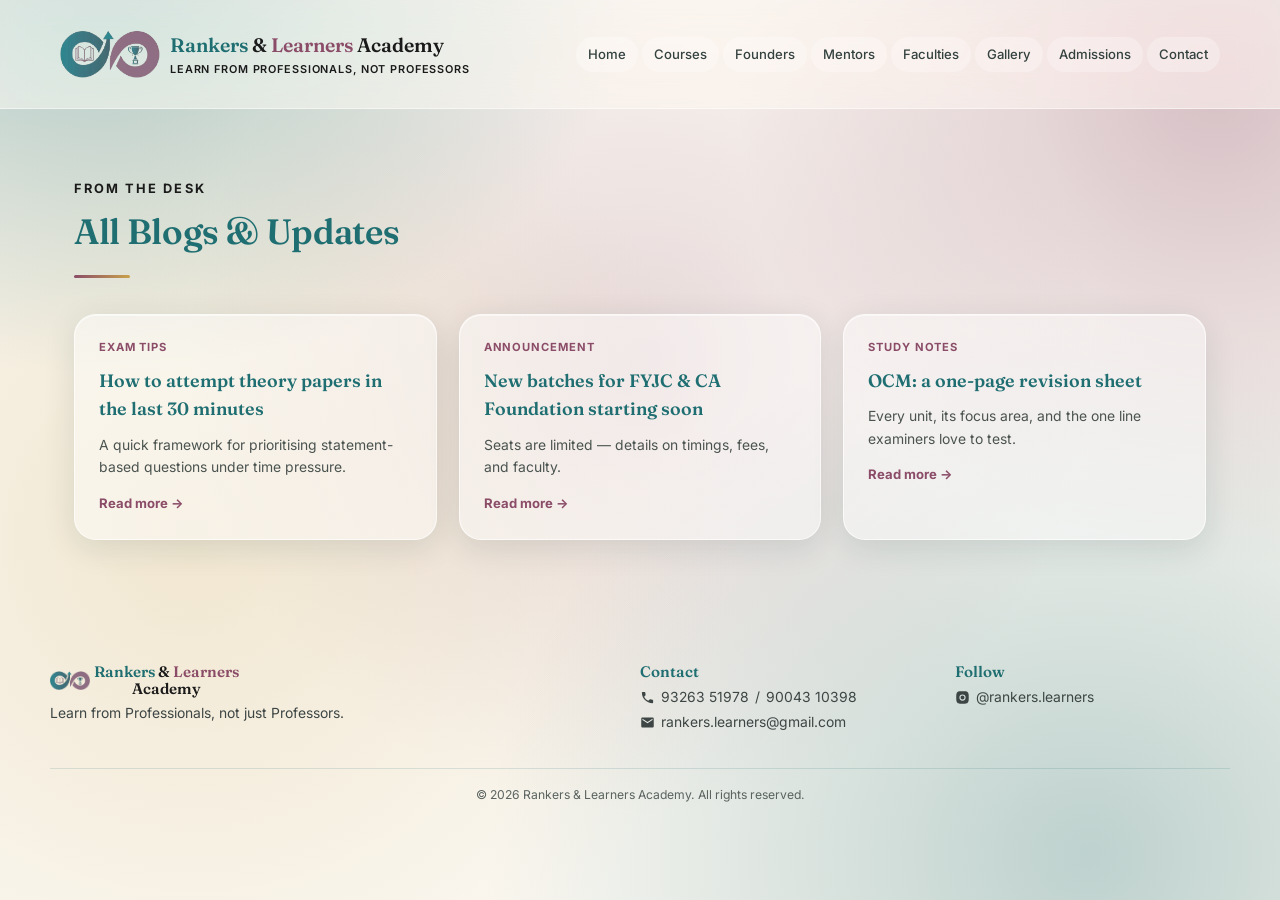
==== blog.html @ e89e9c4f "Add files via upload" ====
<!DOCTYPE html>
<html lang="en">
<head>
<meta charset="UTF-8">
<meta name="viewport" content="width=device-width, initial-scale=1.0">
<title>Blog & Updates — Rankers & Learners Academy</title>
<link rel="preconnect" href="https://fonts.googleapis.com">
<link rel="preconnect" href="https://fonts.gstatic.com" crossorigin>
<link href="https://fonts.googleapis.com/css2?family=Fraunces:opsz,wght@9..144,400;9..144,600;9..144,700&family=Inter:wght@400;500;600;700;800&display=swap" rel="stylesheet">
<link rel="stylesheet" href="css/style.css">
</head>
<body>

<div class="mesh"></div>

<header class="banner">
  <div class="banner-inner">
    <div class="brand">
      <img src="assets/logo/logo.png" alt="Rankers & Learners Academy logo" class="brand-mark">
      <div>
        <div class="brand-name"><span class="brand-teal">Rankers</span> <span class="brand-black">&amp;</span> <span class="brand-mauve">Learners</span> <span class="brand-black">Academy</span></div>
        <div class="brand-tag">Learn from Professionals, not Professors</div>
      </div>
    </div>
    <nav>
      <a href="index.html">Home</a>
      <a href="index.html#offer">Courses</a>
      <a href="index.html#founders">Founders</a>
      <a href="index.html#mentors">Mentors</a>
      <a href="index.html#faculty">Faculties</a>
      <a href="index.html#gallery">Gallery</a>
      <a href="index.html#admissions">Admissions</a>
      <a href="index.html#contact">Contact</a>
    </nav>
  </div>
</header>

<section>
  <div class="section-head">
    <div class="eyebrow">From the Desk</div>
    <h2>All Blogs &amp; Updates</h2>
    <div class="rule"></div>
  </div>
  <div class="blog-grid" id="all-blog-list"><!-- filled from data/blog.js --></div>
</section>

<div id="blog-modal-overlay" class="blog-modal-overlay" onclick="if(event.target===this) closeBlogModal()">
  <div class="blog-modal-box">
    <button class="lightbox-close" onclick="closeBlogModal()" style="position:absolute;top:14px;right:18px;">&times;</button>
    <div class="blog-date" id="blog-modal-tag"></div>
    <h3 id="blog-modal-title"></h3>
    <p id="blog-modal-content"></p>
  </div>
</div>

<footer>
  <div class="footer-inner">
    <div>
      <h4 style="display:flex;align-items:center;gap:4px;">
        <img src="assets/logo/logo.png" alt="Logo" style="width:40px;height:40px;object-fit:contain;">
        <span style="display:flex;flex-direction:column;align-items:center;line-height:1;">
          <span style="white-space:nowrap;"><span class="brand-teal">Rankers</span> <span class="brand-black">&amp;</span> <span class="brand-mauve">Learners</span></span>
          <span class="brand-black" style="margin-top:2px;">Academy</span>
        </span>
      </h4>
      <p>Learn from Professionals, not just Professors.</p>
    </div>
    <div>
      <h4>Contact</h4>
      <p id="footer-phones"><!-- filled from data/branches.js --></p>
      <p id="footer-email"><!-- filled from data/branches.js --></p>
    </div>
    <div>
      <h4>Follow</h4>
      <p id="footer-instagram"><!-- filled from data/branches.js --></p>
    </div>
  </div>
  <div class="footer-bottom">© 2026 Rankers &amp; Learners Academy. All rights reserved.</div>
</footer>

<script src="data/blog.js"></script>
<script src="data/branches.js"></script>
<script src="js/render.js"></script>
<script>
  // This page shows the FULL blog list (index.html only shows the latest 3).
  document.addEventListener("DOMContentLoaded", function () {
    const allBlogList = document.getElementById("all-blog-list");
    if (allBlogList && typeof BLOG_DATA !== "undefined") {
      allBlogList.innerHTML = BLOG_DATA.map((b, i) => `
        <div class="glass blog-card">
          <div class="blog-date">${escapeHTML(b.tag)}</div>
          <h3>${escapeHTML(b.title)}</h3>
          <p>${escapeHTML(b.excerpt)}</p>
          <div class="read" onclick="openBlogModal(${i})">Read more →</div>
        </div>`).join("");
    }
  });
</script>

</body>
</html>
---- css/style.css ----
:root{
    --teal:#1F6E71;
    --teal-light:#4FA5A0;
    --mauve:#8B4C68;
    --mauve-light:#C589A3;
    --gold:#C9A24B;
    --cream:#FBF8F2;
    --ink:#1D2624;
    --glass:rgba(255,255,255,0.46);
    --glass-strong:rgba(255,255,255,0.68);
    --glass-border:rgba(255,255,255,0.65);
    --glass-teal:rgba(31,110,113,0.16);
    --glass-mauve:rgba(139,76,104,0.14);
  }
  .brand-teal{color:#1F6E71;}
.brand-mauve{color:#8B4C68;}
.brand-black{color:#1a1a1a;}
  *{margin:0;padding:0;box-sizing:border-box;}
  html{scroll-behavior:smooth;}
  body{
    color:var(--ink);
    font-family:'Inter',-apple-system,sans-serif;
    line-height:1.6;
    background:var(--cream);
    min-height:100vh;
    position:relative;
  }
  h1,h2,h3,h4{font-family:'Fraunces',Georgia,serif;}
  a{color:inherit;text-decoration:none;}

  /* ===== Ambient gradient mesh background, fixed ===== */
  .mesh{
    position:fixed; inset:0; z-index:-1; overflow:hidden;
    background:
      radial-gradient(ellipse 900px 700px at 8% -5%, rgba(31,110,113,0.38), transparent 60%),
      radial-gradient(ellipse 800px 800px at 95% 10%, rgba(139,76,104,0.32), transparent 60%),
      radial-gradient(ellipse 900px 900px at 15% 60%, rgba(201,162,75,0.20), transparent 60%),
      radial-gradient(ellipse 1000px 900px at 85% 95%, rgba(31,110,113,0.28), transparent 60%),
      radial-gradient(ellipse 700px 700px at 50% 40%, rgba(139,76,104,0.18), transparent 65%),
      var(--cream);
  }

  /* ===== Glass utility ===== */
  .glass{
    background:var(--glass);
    backdrop-filter:blur(22px) saturate(160%);
    -webkit-backdrop-filter:blur(22px) saturate(160%);
    border:1px solid var(--glass-border);
    box-shadow:0 8px 32px rgba(20,50,52,0.12), inset 0 1px 0 rgba(255,255,255,0.5);
    border-radius:22px;
    transition:transform .35s ease, box-shadow .35s ease;
  }
  .glass-strong{background:var(--glass-strong);}

  /* ===== Header ===== */
  header.banner{
    position:sticky; top:0; z-index:100;
    background:rgba(251,248,242,0.55);
    backdrop-filter:blur(18px) saturate(160%);
    -webkit-backdrop-filter:blur(18px) saturate(160%);
    border-bottom:1px solid rgba(255,255,255,0.5);
  }
  .banner-inner{max-width:1180px;margin:0 auto;padding:4px 10px;display:flex;align-items:center;justify-content:space-between;flex-wrap:wrap;gap:12px;}
  .brand{display:flex;align-items:center;gap:10px;}
  .brand-mark{width:100px;height:100px;object-fit:contain;display:block;}
  .brand-name{font-family:'Fraunces',serif;font-weight:600;font-size:1.22rem;color:var(--teal);}
  .brand-tag{font-size:0.68rem;color:#1a1a1a;letter-spacing:0.08em;text-transform:uppercase;font-weight:600;}
  nav{display:flex;gap:4px;font-size:0.82rem;flex-wrap:wrap;margin-left:32px;}
  nav a{padding:7px 12px;border-radius:100px;font-weight:500;color:#33413f;transition:background .25s ease,color .25s ease;background:rgba(255,255,255,0.28);}
  nav a:hover{background:rgba(255,255,255,0.7);color:var(--teal);}

  /* ===== Hero ===== */
  .hero{max-width:1180px;margin:0 auto;padding:32px 24px 56px;display:grid;grid-template-columns:1.25fr 1fr;gap:36px;align-items:center;}
  .eyebrow{font-size:0.80rem;letter-spacing:0.16em;text-transform:uppercase;color:#1a1a1a;font-weight:700;margin-bottom:5px;}
  .hero-eyebrow{color:var(--mauve);}
  .hero h1{font-size:clamp(2.1rem,4vw,3.1rem);font-weight:600;color:#1a1a1a;line-height:1.12;letter-spacing:-0.01em;font-family:'Fraunces',sans-serif;}
  .hero p{margin-top:18px;font-size:1.05rem;max-width:52ch;color:#3d4644;}
  .ctas{margin-top:28px;display:flex;gap:14px;flex-wrap:wrap;}
  .btn{display:inline-block;padding:14px 28px;font-size:0.9rem;font-weight:700;letter-spacing:0.01em;border-radius:100px;cursor:pointer;transition:.2s;border:1px solid transparent;}
  .btn-primary{
    background:rgba(31,110,113,0.72);
    backdrop-filter:blur(14px) saturate(160%);
    -webkit-backdrop-filter:blur(14px) saturate(160%);
    color:#fff;box-shadow:0 8px 24px rgba(31,110,113,0.35);
    border:1px solid rgba(255,255,255,0.25);
  }
  .btn-primary:hover{background:rgba(31,110,113,0.85);transform:translateY(-2px);box-shadow:0 12px 28px rgba(31,110,113,0.42);}
  .btn-ghost{background:rgba(255,255,255,0.32);backdrop-filter:blur(18px) saturate(160%);-webkit-backdrop-filter:blur(18px) saturate(160%);color:var(--teal);border:1px solid rgba(255,255,255,0.5);}
  .btn-ghost:hover{background:rgba(255,255,255,0.85);}

  .hero-card{padding:26px;}
  .hero-card .card-label{font-size:0.78rem;letter-spacing:0.1em;text-transform:uppercase;font-weight:700;color:var(--teal);margin-bottom:14px;}
  .offer-row{padding:12px 4px;font-size:0.92rem;font-weight:500;border-bottom:1px solid rgba(31,110,113,0.14);color:#2b3634;}
  .offer-row:last-child{border-bottom:none;}
  .offer-row::before{content:"";color:var(--mauve);}
  .hero-logo-wrap{display:flex;justify-content:center;padding-top:18px;margin-top:16px;border-top:1px solid rgba(31,110,113,0.14);}
  .hero-logo-wrap img{max-width:150px;opacity:0.92;}

  .hero-carousel{
  position:relative;margin-top:18px;border-top:1px solid rgba(31,110,113,0.14);
  aspect-ratio:16/9;border-radius:16px;overflow:hidden;background:rgba(31,110,113,0.06);
}
 .carousel-slide{
  position:absolute;inset:0;
  opacity:0;transition:opacity 1s ease;
  pointer-events:none;
}
  .carousel-slide img{width:100%;height:100%;object-fit:cover;border-radius:16px;display:block;}
  .carousel-slide.active{opacity:1;pointer-events:auto;}
  .carousel-slide video{width:100%;height:100%;object-fit:cover;border-radius:16px;display:block;}

  /* ===== Section shell ===== */
  section{max-width:1180px;margin:0 auto;padding:70px 24px;}
  .section-head{margin-bottom:36px;}
  .section-head h2{font-size:clamp(1.6rem,3vw,2.2rem);font-weight:600;color:var(--teal);letter-spacing:-0.01em;}
  .rule{height:3px;width:56px;margin-top:14px;border-radius:2px;background:linear-gradient(90deg,var(--mauve),var(--gold));}

  .why-grid{display:flex;flex-wrap:wrap;justify-content:center;gap:16px;}
  .why-item{padding:18px 20px;font-size:0.94rem;font-weight:600;color:#2b3634;text-align:center;flex:1 1 calc(50% - 16px);max-width:calc(50% - 16px);box-sizing:border-box;}
  .why-item::before{content:"";}

  .offer-grid{display:grid;grid-template-columns:repeat(3,1fr);gap:18px;margin-bottom:38px;}
  .offer-tile{padding:24px 20px;text-align:center;font-family:'Fraunces',serif;font-weight:600;font-size:1.05rem;color:var(--mauve);}

  /* ===== Founders ===== */
  .founder-card{padding:28px;display:grid;grid-template-columns:130px 1fr;gap:24px;margin-bottom:24px;align-items:start;}
  .founder-photo{width:130px;height:auto;border-radius:16px;box-shadow:0 8px 20px rgba(0,0,0,0.12);}
  .founder-card h3{color:var(--teal);font-size:1.35rem;font-weight:600;}
  .founder-card ul{margin:10px 0 0 18px;font-size:0.92rem;color:#3d4644;}
  .founder-card ul li{margin-bottom:4px;}
  .founder-quote{font-family:'Fraunces',serif;font-style:italic;font-weight:500;color:var(--mauve);margin-top:10px;font-size:1.05rem;}
  .founder-card .bio{font-size:0.89rem;margin-top:10px;color:#4a534f;}

  /* ===== Faculty ===== */
  .faculty-grid{display:flex;flex-wrap:wrap;justify-content:center;gap:16px;}
  .faculty-card{padding:20px 22px;flex:1 1 calc(50% - 16px);max-width:calc(50% - 16px);box-sizing:border-box;}
  .faculty-card .fname{font-family:'Fraunces',serif;font-weight:600;font-size:1.08rem;color:var(--mauve);margin-bottom:6px;}
  .faculty-card p{font-size:0.87rem;color:#4a534f;margin-bottom:2px;}
  
  /* ===== Mentors ===== */
  .mentor-card{flex:1 1 calc(19% - 16px);max-width:calc(19% - 16px);}
  .mentor-photo{width:100px;height: 100px;border-radius:15%;object-fit:cover;margin-bottom:12px;box-shadow:0 6px 16px rgba(0,0,0,0.12);}
  .mentor-card{display:flex;flex-direction:column;align-items:center;}

   /* ===== Gallery ===== */
  .gallery-grid{display:grid;grid-template-columns:repeat(3,1fr);gap:16px;}
  .gallery-item{aspect-ratio:4/3;display:flex;align-items:center;justify-content:center;color:var(--teal);font-weight:600;font-size:0.9rem;text-align:center;padding:14px;}
  .gallery-tag{
    position:absolute;left:0;right:0;bottom:0;padding:10px 14px;
    background:linear-gradient(transparent,rgba(0,0,0,0.55));color:#fff;
    font-size:0.82rem;font-weight:600;text-align:left;
  }
  .gallery-slide{
  position:absolute;inset:0;width:100%;height:100%;
  object-fit:cover;opacity:0;transition:opacity 1s ease;
  pointer-events:none;
}
.gallery-slide.active{opacity:1;}

  /* ===== Lightbox ===== */
  .lightbox-overlay{
    display:none;position:fixed;inset:0;z-index:1000;
    background:rgba(15,20,19,0.92);
    align-items:center;justify-content:center;
  }
  .lightbox-img{max-width:88vw;max-height:82vh;border-radius:12px;box-shadow:0 20px 60px rgba(0,0,0,0.5);}
  .lightbox-close{
    position:absolute;top:20px;right:28px;background:none;border:none;color:#fff;
    font-size:2.2rem;line-height:1;cursor:pointer;
  }
  .lightbox-nav{
    position:absolute;top:50%;transform:translateY(-50%);background:rgba(255,255,255,0.12);
    border:1px solid rgba(255,255,255,0.3);color:#fff;font-size:2rem;line-height:1;
    width:48px;height:48px;border-radius:50%;cursor:pointer;
  }
  .lightbox-nav:hover{background:rgba(255,255,255,0.25);}
  .lightbox-prev{left:20px;}
  .lightbox-next{right:20px;}
  .lightbox-counter{position:absolute;bottom:24px;left:50%;transform:translateX(-50%);color:#fff;font-size:0.85rem;font-family:'Inter',sans-serif;}
  .lightbox-caption{position:absolute;bottom:56px;left:50%;transform:translateX(-50%);color:#fff;font-family:'Fraunces',serif;font-size:1.1rem;font-weight:600;text-align:center;max-width:80vw;}
  .carousel-slide{cursor:pointer;}
  .carousel-caption{position:absolute;left:0;right:0;bottom:0;padding:12px 14px;background:linear-gradient(transparent,rgba(0,0,0,0.6));color:#fff;font-size:0.85rem;font-weight:600;text-align:left;}
  .blog-modal-overlay{
  display:none;position:fixed;inset:0;z-index:1000;
  background:rgba(15,20,19,0.75);align-items:center;justify-content:center;padding:24px;
}
.blog-modal-box{
  position:relative;max-width:600px;width:100%;max-height:80vh;overflow-y:auto;
  background:var(--cream);border-radius:20px;padding:36px;box-shadow:0 20px 60px rgba(0,0,0,0.3);
}
.blog-modal-box h3{color:var(--teal);font-size:1.4rem;margin-top:10px;margin-bottom:16px;}
.blog-modal-box p{font-family:'Inter',sans-serif;font-size:0.96rem;color:#3d4644;white-space:pre-wrap;}

  /* ===== Blog ===== */
  .blog-grid{display:grid;grid-template-columns:repeat(3,1fr);gap:22px;}
  .blog-card{padding:24px;}
  .blog-date{font-size:0.7rem;color:var(--mauve);text-transform:uppercase;letter-spacing:0.08em;font-weight:700;}
  .blog-card h3{color:var(--teal);margin-top:10px;font-size:1.12rem;font-weight:600;}
  .blog-card p{font-size:0.87rem;color:#4a534f;margin-top:10px;}
  .blog-card .read{font-size:0.82rem;color:var(--mauve);margin-top:14px;display:inline-block;font-weight:700;}

  /* ===== Admissions ===== */
  .form-wrap{padding:38px;max-width:720px;}
  .form-row{display:grid;grid-template-columns:1fr 1fr;gap:18px;margin-bottom:18px;}
  .form-row.full{grid-template-columns:1fr;}
  label{font-size:0.75rem;text-transform:uppercase;letter-spacing:0.05em;color:var(--mauve);font-weight:700;display:block;margin-bottom:7px;}
  input,select,textarea{
    width:100%;padding:12px 14px;border:1px solid rgba(31,110,113,0.25);
    background:rgba(255,255,255,0.55);font-family:'Inter',sans-serif;font-size:0.94rem;color:var(--ink);border-radius:12px;
  }
  input:focus,select:focus,textarea:focus{outline:none;border-color:var(--teal);background:rgba(255,255,255,0.8);}
  textarea{resize:vertical;min-height:90px;}
  .form-note{font-size:0.8rem;color:#5a635f;margin-top:16px;}

  /* ===== Branches ===== */
  .branch-tree{display:grid;grid-template-columns:repeat(3,1fr);gap:18px;}
  .branch-card{padding:22px;}
  .branch-card h4{font-family:'Fraunces',serif;font-size:1.02rem;margin-bottom:10px;color:var(--mauve);font-weight:600;display:flex;align-items:center;gap:8px;}
  .map-btn{
    display:inline-flex;align-items:center;gap:6px;margin-top:14px;
    padding:8px 16px;border-radius:100px;font-size:0.8rem;font-weight:700;
    background:rgba(255,255,255,0.6);color:var(--teal);border:1px solid rgba(31,110,113,0.25);
    transition:.2s;
  }
  .map-btn:hover{background:rgba(255,255,255,0.9);}
  .contact-line{display:inline-flex;align-items:center;gap:6px;}
  .branch-card p{font-size:0.87rem;color:#3d4644;}

  footer{padding:50px 24px 26px;}
  .footer-inner{max-width:1180px;margin:0 auto;display:grid;grid-template-columns:2fr 1fr 1fr;gap:40px;}
  footer h4{font-family:'Fraunces',serif;color:var(--teal);font-size:0.95rem;margin-bottom:2px;font-weight:600;}
  footer p, footer a{font-size:0.87rem;color:#3d4644;}
  footer a:hover{color:var(--mauve);}
  .footer-bottom{max-width:1180px;margin:32px auto 0;padding-top:16px;border-top:1px solid rgba(31,110,113,0.15);font-size:0.76rem;color:#5a635f;text-align:center;}

  @media (max-width:820px){
    .hero{grid-template-columns:1fr;}
    .offer-grid{grid-template-columns:1fr;}
    .gallery-grid{grid-template-columns:repeat(2,1fr);}
    .blog-grid{grid-template-columns:1fr;}
    .faculty-card{flex-basis:100%;max-width:100%;}
    .form-row{grid-template-columns:1fr;}
    .footer-inner{grid-template-columns:1fr;}
    .branch-tree{grid-template-columns:1fr;}
    .founder-card{grid-template-columns:1fr;}
    nav{display:none;}
  }
  @media (prefers-reduced-motion: reduce){ html{scroll-behavior:auto;} }
  :focus-visible{outline:2px solid var(--mauve);outline-offset:2px;}

  /* ===== Smooth hover polish ===== */
  /* Only elements that are actually clickable get a hover lift */
  .blog-card{transition:transform .3s ease, box-shadow .3s ease;}
  .blog-card:hover{
    transform:translateY(-3px);
    box-shadow:0 12px 30px rgba(20,50,52,0.15), inset 0 1px 0 rgba(255,255,255,0.5);
  }
  .gallery-item{transition:transform .35s ease, box-shadow .35s ease;}
  .gallery-item:hover{transform:scale(1.02);box-shadow:0 16px 40px rgba(20,50,52,0.2);}
  .btn{transition:transform .2s ease, box-shadow .2s ease, background .2s ease;}

  /* ===== Smooth scroll-reveal for sections ===== */
  section{opacity:0;transition:opacity .5s ease, transform .5s ease;will-change:opacity, transform;}
  section.reveal-from-bottom{transform:translateY(16px);}
  section.reveal-from-top{transform:translateY(-16px);}
  section.in-view{opacity:1;transform:translateY(0);}
  @media (prefers-reduced-motion: reduce){
    section{opacity:1;transform:none;transition:none;}
  }
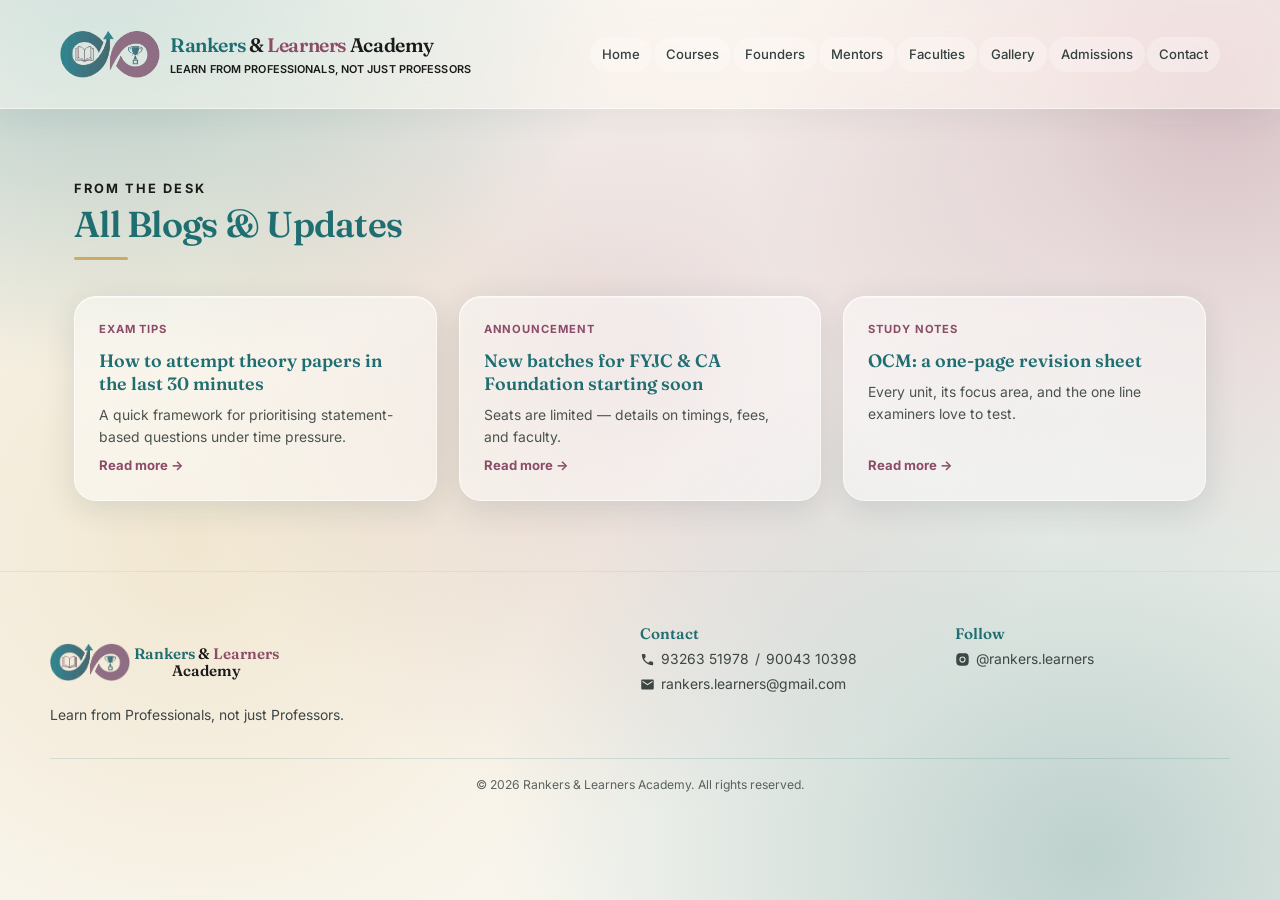
==== commit 41084594: "Update blog.html with accessibility improvements" ====
--- a/blog.html
+++ b/blog.html
@@ -19,10 +19,10 @@
       <img src="assets/logo/logo.png" alt="Rankers & Learners Academy logo" class="brand-mark">
       <div>
         <div class="brand-name"><span class="brand-teal">Rankers</span> <span class="brand-black">&amp;</span> <span class="brand-mauve">Learners</span> <span class="brand-black">Academy</span></div>
-        <div class="brand-tag">Learn from Professionals, not Professors</div>
+        <div class="brand-tag">Learn from Professionals, not just Professors</div>
       </div>
     </div>
-    <nav>
+    <nav id="mainNav" aria-label="Primary navigation">
       <a href="index.html">Home</a>
       <a href="index.html#offer">Courses</a>
       <a href="index.html#founders">Founders</a>
@@ -32,6 +32,9 @@
       <a href="index.html#admissions">Admissions</a>
       <a href="index.html#contact">Contact</a>
     </nav>
+    <button type="button" class="hamburger-btn" id="navToggle" aria-label="Open menu" aria-expanded="false" aria-controls="mainNav">
+      <span></span><span></span><span></span>
+    </button>
   </div>
 </header>
 
@@ -57,7 +60,7 @@
   <div class="footer-inner">
     <div>
       <h4 style="display:flex;align-items:center;gap:4px;">
-        <img src="assets/logo/logo.png" alt="Logo" style="width:40px;height:40px;object-fit:contain;">
+        <img src="assets/logo/logo.png" alt="Logo" class="footer-logo">
         <span style="display:flex;flex-direction:column;align-items:center;line-height:1;">
           <span style="white-space:nowrap;"><span class="brand-teal">Rankers</span> <span class="brand-black">&amp;</span> <span class="brand-mauve">Learners</span></span>
           <span class="brand-black" style="margin-top:2px;">Academy</span>
@@ -91,7 +94,7 @@
           <div class="blog-date">${escapeHTML(b.tag)}</div>
           <h3>${escapeHTML(b.title)}</h3>
           <p>${escapeHTML(b.excerpt)}</p>
-          <div class="read" onclick="openBlogModal(${i})">Read more →</div>
+          <button type="button" class="read" onclick="openBlogModal(${i})">Read more →</button>
         </div>`).join("");
     }
   });
--- a/css/style.css
+++ b/css/style.css
@@ -60,14 +60,25 @@
     -webkit-backdrop-filter:blur(18px) saturate(160%);
     border-bottom:1px solid rgba(255,255,255,0.5);
   }
-  .banner-inner{max-width:1180px;margin:0 auto;padding:4px 10px;display:flex;align-items:center;justify-content:space-between;flex-wrap:wrap;gap:12px;}
-  .brand{display:flex;align-items:center;gap:10px;}
+  .banner-inner{max-width:1180px;margin:0 auto;padding:4px 10px;display:flex;align-items:center;justify-content:space-between;flex-wrap:nowrap;gap:6px;}
+  .brand{display:flex;align-items:center;gap:10px;flex-shrink:1;min-width:0;}
   .brand-mark{width:100px;height:100px;object-fit:contain;display:block;}
   .brand-name{font-family:'Fraunces',serif;font-weight:600;font-size:1.22rem;color:var(--teal);}
   .brand-tag{font-size:0.68rem;color:#1a1a1a;letter-spacing:0.08em;text-transform:uppercase;font-weight:600;}
-  nav{display:flex;gap:4px;font-size:0.82rem;flex-wrap:wrap;margin-left:32px;}
+  nav{display:flex;gap:2px;font-size:0.82rem;flex-wrap:nowrap;margin-left:0;}
   nav a{padding:7px 12px;border-radius:100px;font-weight:500;color:#33413f;transition:background .25s ease,color .25s ease;background:rgba(255,255,255,0.28);}
   nav a:hover{background:rgba(255,255,255,0.7);color:var(--teal);}
+
+  /* Hamburger button — hidden on desktop, shown only on mobile (see media query below) */
+  .hamburger-btn{
+    display:none;flex-direction:column;justify-content:center;align-items:center;gap:5px;
+    width:38px;height:38px;background:rgba(255,255,255,0.4);border:1px solid rgba(255,255,255,0.5);
+    border-radius:10px;cursor:pointer;flex-shrink:0;
+  }
+  .hamburger-btn span{width:18px;height:2px;background:var(--teal);border-radius:2px;transition:transform .25s ease, opacity .25s ease;}
+  .hamburger-btn.open span:nth-child(1){transform:translateY(7px) rotate(45deg);}
+  .hamburger-btn.open span:nth-child(2){opacity:0;}
+  .hamburger-btn.open span:nth-child(3){transform:translateY(-7px) rotate(-45deg);}
 
   /* ===== Hero ===== */
   .hero{max-width:1180px;margin:0 auto;padding:32px 24px 56px;display:grid;grid-template-columns:1.25fr 1fr;gap:36px;align-items:center;}
@@ -138,7 +149,7 @@
   .faculty-card p{font-size:0.87rem;color:#4a534f;margin-bottom:2px;}
   
   /* ===== Mentors ===== */
-  .mentor-card{flex:1 1 calc(19% - 16px);max-width:calc(19% - 16px);}
+  .mentor-card{flex:1 1 calc(50% - 16px);max-width:calc(50% - 16px);}
   .mentor-photo{width:100px;height: 100px;border-radius:15%;object-fit:cover;margin-bottom:12px;box-shadow:0 6px 16px rgba(0,0,0,0.12);}
   .mentor-card{display:flex;flex-direction:column;align-items:center;}
 
@@ -239,11 +250,53 @@
     .gallery-grid{grid-template-columns:repeat(2,1fr);}
     .blog-grid{grid-template-columns:1fr;}
     .faculty-card{flex-basis:100%;max-width:100%;}
+    .mentor-card{flex-basis:100%;max-width:100%;}
     .form-row{grid-template-columns:1fr;}
     .footer-inner{grid-template-columns:1fr;}
     .branch-tree{grid-template-columns:1fr;}
     .founder-card{grid-template-columns:1fr;}
+
+    /* Header/logo sizing that was too large for phones */
+    .banner-inner{padding:10px 16px;position:relative;}
+    .brand-mark{width:48px;height:48px;}
+    .brand-name{font-size:1.05rem;}
+    .brand-tag{font-size:0.62rem;}
+
+    /* Nav becomes a hamburger dropdown on mobile */
     nav{display:none;}
+    nav.nav-open{
+      position:absolute;
+      top:calc(100% + 8px);
+      left:auto;
+      right:14px;
+      width:min(320px, calc(100vw - 28px));
+      display:grid;
+      grid-template-columns:1fr 1fr;
+      gap:8px;
+      padding:12px;
+      border-radius:22px;
+      background:rgba(251,248,242,0.97);
+      backdrop-filter:blur(22px) saturate(160%);
+      -webkit-backdrop-filter:blur(22px) saturate(160%);
+      border:1px solid rgba(255,255,255,0.70);
+      box-shadow:0 18px 50px rgba(20,50,52,0.20), inset 0 1px 0 rgba(255,255,255,0.55);
+      z-index:100;
+    }
+    nav.nav-open a{
+      width:auto;
+      text-align:center;
+      padding:11px 8px;
+      border-radius:100px;
+      background:rgba(31,110,113,0.15);
+      border:1px solid rgba(31,110,113,0.16);
+      color:#33413f;
+    }
+    nav.nav-open a:hover{
+      background:rgba(31,110,113,0.18);
+      color:var(--teal);
+    }
+    .brand{padding-right:52px;}
+    .hamburger-btn{display:flex;position:absolute;top:12px;right:16px;}
   }
   @media (prefers-reduced-motion: reduce){ html{scroll-behavior:auto;} }
   :focus-visible{outline:2px solid var(--mauve);outline-offset:2px;}
@@ -266,4 +319,287 @@
   section.in-view{opacity:1;transform:translateY(0);}
   @media (prefers-reduced-motion: reduce){
     section{opacity:1;transform:none;transition:none;}
-  }+  }
+.mobile-break{
+  display:none;
+}
+
+@media (max-width:820px){
+  .mobile-break{
+    display:block;
+  }
+}
+
+
+/* ===== RLA POLISH LAYER — no brand/logo/colour changes ===== */
+section{scroll-margin-top:96px}
+
+/* Better interactive polish without changing the existing palette */
+.btn,.nav-link,.hamburger-btn,.blog-card,.faculty-card,.founder-card,.why-item,.offer-card,.branch-card{transition:transform .22s ease,box-shadow .22s ease,border-color .22s ease,background-color .22s ease}
+.btn-primary{font-weight:700}
+.btn-primary:hover{transform:translateY(-2px)}
+.btn-ghost:hover{transform:translateY(-2px)}
+
+/* Keep section hierarchy cleaner */
+.section-head h2{letter-spacing:-.02em}
+.section-head .rule{margin-top:12px}
+
+/* Improve form usability */
+#admissionForm input,#admissionForm select,#admissionForm textarea{min-height:46px}
+#message{min-height:120px;resize:vertical}
+#admissionForm button[type="submit"]{min-height:48px}
+
+/* Progressive enhancement: sections should remain visible if JS/reveal fails */
+@media (min-width:821px){
+  .hero{align-items:center}
+  .ctas{gap:12px}
+}
+
+@media (max-width:820px){
+  section{scroll-margin-top:82px}
+  .banner-inner{min-height:62px}
+  .brand{min-width:0}
+  .brand > div{min-width:0}
+  .brand-name{line-height:1.15}
+  .brand-tag{line-height:1.25}
+
+  .hamburger-btn{z-index:20;display:flex;align-items:center;justify-content:center}
+  #mainNav.nav-open{z-index:19}
+  #mainNav.nav-open a{min-height:44px;display:flex;align-items:center;justify-content:center;text-align:center}
+
+  .hero{padding-top:28px;padding-bottom:42px;gap:24px}
+  .hero h1{line-height:1.08;margin-bottom:14px}
+  .hero p{line-height:1.65}
+  .ctas{display:flex;flex-direction:column;gap:10px;width:100%}
+  .ctas .btn{width:100%;justify-content:center}
+  .hero-card{padding:20px}
+
+  .section-head{margin-bottom:24px}
+  .offer-grid,.why-grid,.faculty-grid,.blog-grid,.branches-grid{gap:16px}
+  .offer-card,.why-item,.faculty-card,.blog-card,.branch-card,.founder-card{border-radius:20px}
+  .why-item{width:100%}
+
+  #admissionForm{gap:14px}
+  #admissionForm .form-row{gap:14px}
+  #admissionForm input,#admissionForm select,#admissionForm textarea{font-size:16px}
+
+  footer{margin-top:24px}
+}
+
+@media (max-width:420px){
+  .banner{padding-left:12px;padding-right:12px}
+  .brand-mark{width:46px;height:46px}
+  .brand-name{font-size:1rem}
+  .brand-tag{font-size:.6rem}
+  .hamburger-btn{right:12px}
+  #mainNav.nav-open{right:12px;width:calc(100vw - 24px)}
+  .hero{padding-left:16px;padding-right:16px}
+  .hero-card{padding:18px}
+}
+
+/* =========================================================
+   RLA SECOND-PASS POLISH
+   Brand/logo/tagline and existing colour palette intentionally preserved.
+   ========================================================= */
+
+/* Cleaner global rhythm */
+section{position:relative}
+.section-head{position:relative;max-width:760px}
+.section-head h2{font-size:clamp(1.65rem,3vw,2.25rem);line-height:1.12}
+.section-head .rule{width:54px;height:3px;border-radius:99px;background:var(--gold);opacity:.85}
+.section-head-sub{margin-top:42px;margin-bottom:20px}
+.section-head-sub .eyebrow{margin-bottom:4px}
+.blog-section-head{display:flex;justify-content:space-between;align-items:flex-end;flex-wrap:wrap;gap:16px;max-width:none}
+
+/* Header: premium but restrained */
+.banner{box-shadow:0 8px 30px rgba(20,50,52,.06)}
+.brand{min-width:0}
+.brand-name{letter-spacing:-.02em}
+.brand-tag{letter-spacing:.01em}
+nav a{white-space:nowrap}
+.hamburger-btn{border:1px solid rgba(31,110,113,.18)}
+
+/* Hero hierarchy */
+.hero>div:first-child{max-width:680px}
+.hero-eyebrow{margin-bottom:14px}
+.hero h1{max-width:680px;letter-spacing:-.035em}
+.hero p{max-width:650px}
+.ctas{align-items:center}
+.btn{min-height:46px;padding:11px 18px}
+.btn-primary{box-shadow:0 10px 24px rgba(31,110,113,.14)}
+.hero-card{box-shadow:0 22px 55px rgba(20,50,52,.12),inset 0 1px 0 rgba(255,255,255,.6)}
+.card-label{letter-spacing:.06em}
+.offer-row{padding:10px 0;border-bottom:1px solid rgba(31,110,113,.11)}
+.offer-row:last-child{border-bottom:0}
+
+/* Programme cards */
+.offer-tile{padding:22px;min-height:132px;display:flex;flex-direction:column;justify-content:center}
+.offer-tile:hover{transform:translateY(-4px);box-shadow:0 16px 34px rgba(20,50,52,.12)}
+
+/* Why Us: convert plain text blocks into a stronger information hierarchy */
+.why-grid{align-items:stretch}
+.why-item{padding:22px;display:flex;gap:14px;align-items:flex-start;min-height:118px}
+
+/* Founders */
+.founder-card{padding:26px;gap:24px;align-items:center}
+.founder-card h3{font-size:1.35rem;line-height:1.2}
+.founder-card ul{margin-top:10px;margin-bottom:12px}
+.founder-quote{border-left:3px solid var(--gold);padding-left:12px}
+
+/* Faculty / mentors */
+.faculty-card{padding:24px;min-height:160px;display:flex;flex-direction:column;justify-content:center}
+.faculty-card .fname{font-size:1.08rem;margin-bottom:8px}
+.faculty-card p{line-height:1.5}
+.mentor-card{min-height:210px;align-items:center;text-align:center}
+.mentor-card .mentor-photo{margin-bottom:10px}
+
+/* Gallery */
+.gallery-item{border:1px solid var(--glass-border);background:var(--glass);box-shadow:0 10px 28px rgba(20,50,52,.08)}
+.gallery-item:focus-visible{outline:2px solid var(--mauve);outline-offset:3px}
+.gallery-tag{padding:10px 12px;background:rgba(251,248,242,.9);color:var(--ink);font-size:.76rem;font-weight:700}
+
+/* Blog */
+.blog-card{min-height:205px;display:flex;flex-direction:column}
+.blog-card h3{line-height:1.3}
+.blog-card p{line-height:1.55}
+.blog-card .read{margin-top:auto;padding:0;border:0;background:none;cursor:pointer;text-align:left;font:inherit;font-size:.82rem;color:var(--mauve);font-weight:700}
+.blog-card .read:hover{text-decoration:underline;text-underline-offset:3px}
+
+/* Form */
+.form-wrap{box-shadow:0 18px 50px rgba(20,50,52,.09)}
+#admissionForm{display:flex;flex-direction:column;gap:0}
+#admissionForm .form-row{margin-bottom:18px}
+#admissionForm input,#admissionForm select,#admissionForm textarea{transition:border-color .2s ease,box-shadow .2s ease,background .2s ease}
+#admissionForm input:focus,#admissionForm select:focus,#admissionForm textarea:focus{box-shadow:0 0 0 3px rgba(31,110,113,.08)}
+.branch-options{display:flex;gap:24px;flex-wrap:wrap;margin-top:10px;padding:2px 0}
+.branch-option{display:flex;align-items:center;gap:8px!important;font-family:'Inter',sans-serif!important;font-size:.92rem!important;font-weight:500!important;text-transform:none!important;letter-spacing:normal!important;color:var(--ink)!important;cursor:pointer;margin:0!important}
+.branch-option input{width:17px!important;height:17px!important;min-height:17px!important;margin:0!important;padding:0!important;accent-color:var(--teal)}
+
+/* Branches */
+.branch-card{padding:24px;min-height:190px;display:flex;flex-direction:column}
+.branch-card:first-child{border-color:rgba(31,110,113,.3);box-shadow:0 14px 34px rgba(31,110,113,.09)}
+.branch-card h4{line-height:1.3}
+.branch-card p{line-height:1.55}
+.map-btn{margin-top:auto;align-self:flex-start}
+.map-btn:hover{transform:translateY(-2px)}
+
+/* Footer */
+.footer-logo{width:80px;height:80px;object-fit:contain}
+.footer-inner{align-items:start}
+footer{border-top:1px solid rgba(31,110,113,.08)}
+
+/* Lightbox / modal refinement */
+.lightbox-close,.lightbox-nav{transition:background .2s ease,transform .2s ease}
+.lightbox-close:hover{background:rgba(255,255,255,.08);border-radius:10px}
+.lightbox-nav:hover{transform:translateY(-50%) scale(1.04)}
+.blog-close{top:14px!important;right:18px!important}
+
+/* Reduced-motion: don't force animated transforms */
+@media (prefers-reduced-motion: reduce){
+  .btn,.offer-tile,.blog-card,.gallery-item,.map-btn,.lightbox-close,.lightbox-nav{transition:none!important}
+}
+
+@media (max-width:820px){
+  section{scroll-margin-top:82px}
+  .section-head-sub{margin-top:30px}
+  .blog-section-head{align-items:flex-start}
+  .blog-section-head>.btn{width:auto}
+  .hero>div:first-child{max-width:none}
+  .hero h1{letter-spacing:-.025em}
+  .hero-card{box-shadow:0 14px 34px rgba(20,50,52,.1)}
+  .offer-tile{min-height:112px}
+  .why-item{min-height:0;padding:19px}
+  .founder-card{padding:22px;gap:18px;align-items:start}
+  .founder-photo{margin:0 auto}
+  .faculty-card{min-height:0;padding:21px}
+  .mentor-card{min-height:0}
+  .gallery-item{border-radius:18px}
+  .form-wrap{padding:24px 20px}
+  .branch-card{min-height:0;padding:21px}
+  .footer-inner{gap:28px}
+}
+
+@media (max-width:520px){
+  .section-head h2{font-size:1.7rem}
+  .section-head-sub{margin-top:26px}
+  .blog-section-head>.btn{width:100%;justify-content:center}
+  .ctas .btn{min-height:48px}
+  .why-item{gap:11px}
+  .branch-options{gap:12px;flex-direction:column}
+  .footer-logo{width:64px;height:64px}
+}
+
+
+/* ===== USER REQUESTED CORRECTIONS ===== */
+/* 1) Keep mobile CTAs compact like the original layout. */
+@media (max-width:820px){
+  .ctas{flex-direction:row;width:auto;gap:14px;flex-wrap:wrap;}
+  .ctas .btn{width:auto;justify-content:flex-start;}
+}
+
+/* 2) Desktop Programme cards restored to the original appearance.
+   Mobile keeps the newer compact presentation. */
+@media (min-width:821px){
+  .offer-tile{
+    padding:24px 20px;
+    min-height:0;
+    display:block;
+    text-align:center;
+    font-family:'Fraunces',serif;
+    font-weight:600;
+    font-size:1.05rem;
+    color:var(--mauve);
+  }
+  .offer-tile:hover{transform:none;}
+}
+
+/* 3) Why Us restored to the original simple two-column card treatment. */
+.why-grid{display:flex;flex-wrap:wrap;justify-content:center;gap:16px;}
+.why-item{
+  padding:18px 20px;
+  font-size:.94rem;
+  font-weight:600;
+  color:#2b3634;
+  text-align:center;
+  flex:1 1 calc(50% - 16px);
+  max-width:calc(50% - 16px);
+  box-sizing:border-box;
+  min-height:0;
+  display:block;
+}
+.why-item::before{content:"";}
+@media (max-width:820px){
+  .why-item{width:auto;min-height:0;padding:18px 20px;}
+}
+
+/* 4) Use the same light caption treatment as Gallery for the intro carousel. */
+.carousel-caption{
+  background:rgba(251,248,242,.92);
+  color:var(--ink);
+  border-top:1px solid rgba(255,255,255,.7);
+}
+
+/* 5) Center the lightbox arrow glyphs inside their circular buttons. */
+.lightbox-nav{
+  display:flex;
+  align-items:center;
+  justify-content:center;
+  padding:0;
+  line-height:1;
+}
+/* Academy Intro caption: match Gallery's caption treatment and keep it
+   over the image instead of creating a separate white area behind the card. */
+.hero-carousel .carousel-slide{overflow:hidden;border-radius:16px;}
+.hero-carousel .carousel-caption{
+  position:absolute;
+  left:0; right:0; bottom:0;
+  z-index:2;
+  box-sizing:border-box;
+  padding:10px 12px;
+  background:rgba(251,248,242,.90);
+  color:var(--ink);
+  border:0;
+  font-size:.76rem;
+  font-weight:700;
+  text-align:left;
+}
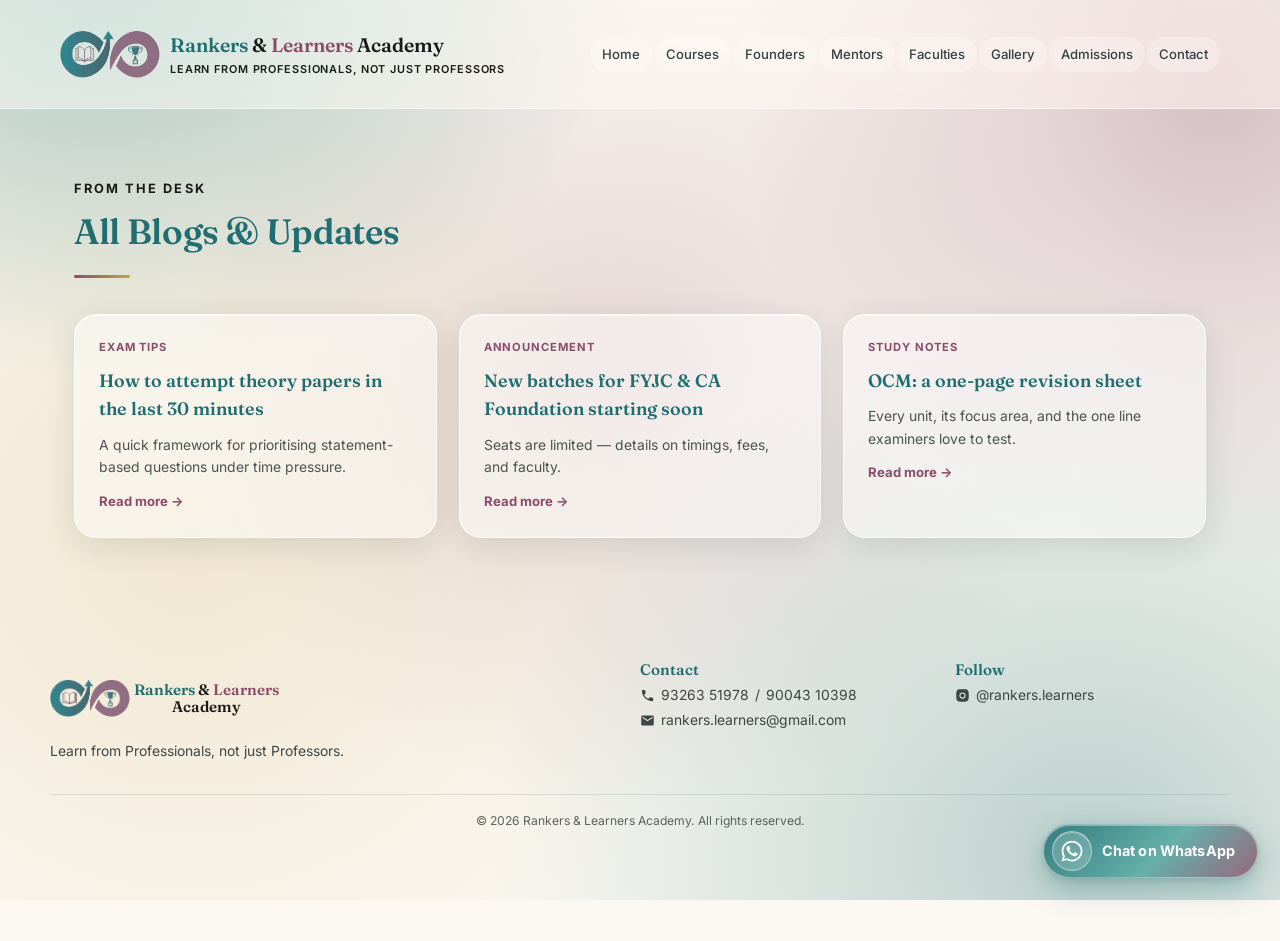
==== commit 5e2b91b4: "Updated project files with latest version" ====
--- a/blog.html
+++ b/blog.html
@@ -7,7 +7,15 @@
 <link rel="preconnect" href="https://fonts.googleapis.com">
 <link rel="preconnect" href="https://fonts.gstatic.com" crossorigin>
 <link href="https://fonts.googleapis.com/css2?family=Fraunces:opsz,wght@9..144,400;9..144,600;9..144,700&family=Inter:wght@400;500;600;700;800&display=swap" rel="stylesheet">
-<link rel="stylesheet" href="css/style.css">
+<meta name="description" content="Blogs and updates from Rankers &amp; Learners Academy, Mira Road (E) — Std IX–X, FYJC/SYJC Commerce, CA/CS/CMA Foundation.">
+<meta property="og:title" content="Blogs &amp; Updates — Rankers &amp; Learners Academy">
+<meta property="og:description" content="Std IX–X | FYJC/SYJC Commerce | CA/CS/CMA Foundation | Mira Road (E)">
+<meta property="og:image" content="https://amangup93349-web.github.io/rla-web/assets/logo/og-image.jpg">
+<meta name="twitter:card" content="summary_large_image">
+<link rel="icon" href="favicon.ico" sizes="any">
+<link rel="icon" type="image/png" sizes="32x32" href="assets/logo/favicon-32.png">
+<link rel="apple-touch-icon" href="assets/logo/apple-touch-icon.png">
+<link rel="stylesheet" href="css/style.css?v=7">
 </head>
 <body>
 
@@ -81,9 +89,9 @@
   <div class="footer-bottom">© 2026 Rankers &amp; Learners Academy. All rights reserved.</div>
 </footer>
 
-<script src="data/blog.js"></script>
-<script src="data/branches.js"></script>
-<script src="js/render.js"></script>
+<script src="data/blog.js?v=7"></script>
+<script src="data/branches.js?v=7"></script>
+<script src="js/render.js?v=7"></script>
 <script>
   // This page shows the FULL blog list (index.html only shows the latest 3).
   document.addEventListener("DOMContentLoaded", function () {
--- a/css/style.css
+++ b/css/style.css
@@ -133,6 +133,10 @@
   .offer-grid{display:grid;grid-template-columns:repeat(3,1fr);gap:18px;margin-bottom:38px;}
   .offer-tile{padding:24px 20px;text-align:center;font-family:'Fraunces',serif;font-weight:600;font-size:1.05rem;color:var(--mauve);}
 
+  .blog-section-head{display:flex;justify-content:space-between;align-items:center;flex-wrap:nowrap;gap:16px;max-width:none;}
+  .blog-section-head>div:first-child{min-width:0;}
+  .blog-section-head>.btn{flex-shrink:0;}
+
   /* ===== Founders ===== */
   .founder-card{padding:28px;display:grid;grid-template-columns:130px 1fr;gap:24px;margin-bottom:24px;align-items:start;}
   .founder-photo{width:130px;height:auto;border-radius:16px;box-shadow:0 8px 20px rgba(0,0,0,0.12);}
@@ -149,7 +153,7 @@
   .faculty-card p{font-size:0.87rem;color:#4a534f;margin-bottom:2px;}
   
   /* ===== Mentors ===== */
-  .mentor-card{flex:1 1 calc(50% - 16px);max-width:calc(50% - 16px);}
+  .mentor-card{flex:1 1 calc(19% - 16px);max-width:calc(19% - 16px);}
   .mentor-photo{width:100px;height: 100px;border-radius:15%;object-fit:cover;margin-bottom:12px;box-shadow:0 6px 16px rgba(0,0,0,0.12);}
   .mentor-card{display:flex;flex-direction:column;align-items:center;}
 
@@ -208,7 +212,11 @@
   .blog-date{font-size:0.7rem;color:var(--mauve);text-transform:uppercase;letter-spacing:0.08em;font-weight:700;}
   .blog-card h3{color:var(--teal);margin-top:10px;font-size:1.12rem;font-weight:600;}
   .blog-card p{font-size:0.87rem;color:#4a534f;margin-top:10px;}
-  .blog-card .read{font-size:0.82rem;color:var(--mauve);margin-top:14px;display:inline-block;font-weight:700;}
+  .blog-card .read{
+    font-size:0.82rem;color:var(--mauve);margin-top:14px;display:inline-block;font-weight:700;
+    padding:0;border:0;background:none;cursor:pointer;text-align:left;font-family:inherit;
+  }
+  .blog-card .read:hover{text-decoration:underline;text-underline-offset:3px;}
 
   /* ===== Admissions ===== */
   .form-wrap{padding:38px;max-width:720px;}
@@ -238,6 +246,7 @@
   .branch-card p{font-size:0.87rem;color:#3d4644;}
 
   footer{padding:50px 24px 26px;}
+  .footer-logo{width:80px;height:80px;object-fit:contain;flex-shrink:0;}
   .footer-inner{max-width:1180px;margin:0 auto;display:grid;grid-template-columns:2fr 1fr 1fr;gap:40px;}
   footer h4{font-family:'Fraunces',serif;color:var(--teal);font-size:0.95rem;margin-bottom:2px;font-weight:600;}
   footer p, footer a{font-size:0.87rem;color:#3d4644;}
@@ -331,275 +340,94 @@
 }
 
 
-/* ===== RLA POLISH LAYER — no brand/logo/colour changes ===== */
-section{scroll-margin-top:96px}
-
-/* Better interactive polish without changing the existing palette */
-.btn,.nav-link,.hamburger-btn,.blog-card,.faculty-card,.founder-card,.why-item,.offer-card,.branch-card{transition:transform .22s ease,box-shadow .22s ease,border-color .22s ease,background-color .22s ease}
-.btn-primary{font-weight:700}
-.btn-primary:hover{transform:translateY(-2px)}
-.btn-ghost:hover{transform:translateY(-2px)}
-
-/* Keep section hierarchy cleaner */
-.section-head h2{letter-spacing:-.02em}
-.section-head .rule{margin-top:12px}
-
-/* Improve form usability */
-#admissionForm input,#admissionForm select,#admissionForm textarea{min-height:46px}
-#message{min-height:120px;resize:vertical}
-#admissionForm button[type="submit"]{min-height:48px}
-
-/* Progressive enhancement: sections should remain visible if JS/reveal fails */
-@media (min-width:821px){
-  .hero{align-items:center}
-  .ctas{gap:12px}
-}
+/* Header: menu labels never break onto two lines */
+nav a{white-space:nowrap;}
+/* 821–1120px: one-line labels are a bit wider, so pills sit a touch tighter here to leave the logo/tagline its original room */
+@media (min-width:821px) and (max-width:1120px){
+  nav{gap:0;}
+  nav a{padding-left:10px;padding-right:10px;}
+}
+
+/* =====================================================
+   Floating WhatsApp button, branch radio fix
+   (added Oct 2026)
+   ===================================================== */
+
+/* Hero buttons: "Admission Enquiry" + "Call Now" */
+.ctas .btn{display:inline-flex;align-items:center;justify-content:center;gap:8px;}
+.btn-call svg{flex-shrink:0;}
+.btn-call:hover{transform:translateY(-2px);}
+
+/* Floating WhatsApp button — bottom-right on every screen.
+   Uses the site's own teal→mauve palette and glass style. */
+.wa-float{
+  position:fixed;right:22px;bottom:22px;z-index:900;
+  display:inline-flex;align-items:center;gap:10px;
+  height:54px;padding:0 22px 0 8px;border-radius:100px;
+  font-family:'Inter',-apple-system,sans-serif;font-weight:700;font-size:0.9rem;letter-spacing:0.01em;
+  color:#fff;
+  background:linear-gradient(135deg, rgba(31,110,113,0.86) 0%, rgba(79,165,160,0.80) 55%, rgba(139,76,104,0.82) 100%);
+  backdrop-filter:blur(14px) saturate(160%);
+  -webkit-backdrop-filter:blur(14px) saturate(160%);
+  border:1px solid rgba(255,255,255,0.35);
+  box-shadow:0 10px 28px rgba(31,110,113,0.34), 0 2px 6px rgba(20,50,52,0.12), inset 0 1px 0 rgba(255,255,255,0.35);
+  transition:transform .2s ease, box-shadow .2s ease, filter .2s ease;
+}
+/* glyph sits in a frosted glass disc */
+.wa-float-icon{
+  width:40px;height:40px;border-radius:50%;flex-shrink:0;
+  display:inline-flex;align-items:center;justify-content:center;
+  background:rgba(255,255,255,0.20);
+  border:1px solid rgba(255,255,255,0.40);
+  box-shadow:inset 0 1px 0 rgba(255,255,255,0.35);
+}
+.wa-float svg{width:22px;height:22px;vertical-align:0 !important;}
+.wa-float:hover{
+  color:#fff;transform:translateY(-2px);filter:brightness(1.05);
+  box-shadow:0 14px 34px rgba(31,110,113,0.42), 0 3px 8px rgba(20,50,52,0.14), inset 0 1px 0 rgba(255,255,255,0.4);
+}
+.wa-float:focus-visible{outline:2px solid var(--mauve);outline-offset:3px;}
+/* keep page bottom (footer text) clear of the floating button */
+body{padding-bottom:84px;}
+
+/* Branch choice in the enquiry form: neat inline options */
+.branch-options{display:flex;flex-wrap:wrap;gap:12px;}
+label.branch-option{
+  display:inline-flex;align-items:center;gap:10px;margin:0;
+  padding:12px 18px;border-radius:12px;cursor:pointer;
+  font-size:0.94rem;font-weight:600;text-transform:none;letter-spacing:0;color:var(--ink);
+  background:rgba(255,255,255,0.55);border:1px solid rgba(31,110,113,0.25);
+  transition:background .2s ease, border-color .2s ease;
+}
+label.branch-option input[type="radio"]{
+  width:18px;height:18px;margin:0;padding:0;flex-shrink:0;
+  accent-color:var(--teal);cursor:pointer;
+}
+label.branch-option:hover{background:rgba(255,255,255,0.8);}
+label.branch-option:has(input:checked){border-color:var(--teal);background:rgba(31,110,113,0.10);color:var(--teal);}
 
 @media (max-width:820px){
-  section{scroll-margin-top:82px}
-  .banner-inner{min-height:62px}
-  .brand{min-width:0}
-  .brand > div{min-width:0}
-  .brand-name{line-height:1.15}
-  .brand-tag{line-height:1.25}
-
-  .hamburger-btn{z-index:20;display:flex;align-items:center;justify-content:center}
-  #mainNav.nav-open{z-index:19}
-  #mainNav.nav-open a{min-height:44px;display:flex;align-items:center;justify-content:center;text-align:center}
-
-  .hero{padding-top:28px;padding-bottom:42px;gap:24px}
-  .hero h1{line-height:1.08;margin-bottom:14px}
-  .hero p{line-height:1.65}
-  .ctas{display:flex;flex-direction:column;gap:10px;width:100%}
-  .ctas .btn{width:100%;justify-content:center}
-  .hero-card{padding:20px}
-
-  .section-head{margin-bottom:24px}
-  .offer-grid,.why-grid,.faculty-grid,.blog-grid,.branches-grid{gap:16px}
-  .offer-card,.why-item,.faculty-card,.blog-card,.branch-card,.founder-card{border-radius:20px}
-  .why-item{width:100%}
-
-  #admissionForm{gap:14px}
-  #admissionForm .form-row{gap:14px}
-  #admissionForm input,#admissionForm select,#admissionForm textarea{font-size:16px}
-
-  footer{margin-top:24px}
-}
-
-@media (max-width:420px){
-  .banner{padding-left:12px;padding-right:12px}
-  .brand-mark{width:46px;height:46px}
-  .brand-name{font-size:1rem}
-  .brand-tag{font-size:.6rem}
-  .hamburger-btn{right:12px}
-  #mainNav.nav-open{right:12px;width:calc(100vw - 24px)}
-  .hero{padding-left:16px;padding-right:16px}
-  .hero-card{padding:18px}
-}
-
-/* =========================================================
-   RLA SECOND-PASS POLISH
-   Brand/logo/tagline and existing colour palette intentionally preserved.
-   ========================================================= */
-
-/* Cleaner global rhythm */
-section{position:relative}
-.section-head{position:relative;max-width:760px}
-.section-head h2{font-size:clamp(1.65rem,3vw,2.25rem);line-height:1.12}
-.section-head .rule{width:54px;height:3px;border-radius:99px;background:var(--gold);opacity:.85}
-.section-head-sub{margin-top:42px;margin-bottom:20px}
-.section-head-sub .eyebrow{margin-bottom:4px}
-.blog-section-head{display:flex;justify-content:space-between;align-items:flex-end;flex-wrap:wrap;gap:16px;max-width:none}
-
-/* Header: premium but restrained */
-.banner{box-shadow:0 8px 30px rgba(20,50,52,.06)}
-.brand{min-width:0}
-.brand-name{letter-spacing:-.02em}
-.brand-tag{letter-spacing:.01em}
-nav a{white-space:nowrap}
-.hamburger-btn{border:1px solid rgba(31,110,113,.18)}
-
-/* Hero hierarchy */
-.hero>div:first-child{max-width:680px}
-.hero-eyebrow{margin-bottom:14px}
-.hero h1{max-width:680px;letter-spacing:-.035em}
-.hero p{max-width:650px}
-.ctas{align-items:center}
-.btn{min-height:46px;padding:11px 18px}
-.btn-primary{box-shadow:0 10px 24px rgba(31,110,113,.14)}
-.hero-card{box-shadow:0 22px 55px rgba(20,50,52,.12),inset 0 1px 0 rgba(255,255,255,.6)}
-.card-label{letter-spacing:.06em}
-.offer-row{padding:10px 0;border-bottom:1px solid rgba(31,110,113,.11)}
-.offer-row:last-child{border-bottom:0}
-
-/* Programme cards */
-.offer-tile{padding:22px;min-height:132px;display:flex;flex-direction:column;justify-content:center}
-.offer-tile:hover{transform:translateY(-4px);box-shadow:0 16px 34px rgba(20,50,52,.12)}
-
-/* Why Us: convert plain text blocks into a stronger information hierarchy */
-.why-grid{align-items:stretch}
-.why-item{padding:22px;display:flex;gap:14px;align-items:flex-start;min-height:118px}
-
-/* Founders */
-.founder-card{padding:26px;gap:24px;align-items:center}
-.founder-card h3{font-size:1.35rem;line-height:1.2}
-.founder-card ul{margin-top:10px;margin-bottom:12px}
-.founder-quote{border-left:3px solid var(--gold);padding-left:12px}
-
-/* Faculty / mentors */
-.faculty-card{padding:24px;min-height:160px;display:flex;flex-direction:column;justify-content:center}
-.faculty-card .fname{font-size:1.08rem;margin-bottom:8px}
-.faculty-card p{line-height:1.5}
-.mentor-card{min-height:210px;align-items:center;text-align:center}
-.mentor-card .mentor-photo{margin-bottom:10px}
-
-/* Gallery */
-.gallery-item{border:1px solid var(--glass-border);background:var(--glass);box-shadow:0 10px 28px rgba(20,50,52,.08)}
-.gallery-item:focus-visible{outline:2px solid var(--mauve);outline-offset:3px}
-.gallery-tag{padding:10px 12px;background:rgba(251,248,242,.9);color:var(--ink);font-size:.76rem;font-weight:700}
-
-/* Blog */
-.blog-card{min-height:205px;display:flex;flex-direction:column}
-.blog-card h3{line-height:1.3}
-.blog-card p{line-height:1.55}
-.blog-card .read{margin-top:auto;padding:0;border:0;background:none;cursor:pointer;text-align:left;font:inherit;font-size:.82rem;color:var(--mauve);font-weight:700}
-.blog-card .read:hover{text-decoration:underline;text-underline-offset:3px}
-
-/* Form */
-.form-wrap{box-shadow:0 18px 50px rgba(20,50,52,.09)}
-#admissionForm{display:flex;flex-direction:column;gap:0}
-#admissionForm .form-row{margin-bottom:18px}
-#admissionForm input,#admissionForm select,#admissionForm textarea{transition:border-color .2s ease,box-shadow .2s ease,background .2s ease}
-#admissionForm input:focus,#admissionForm select:focus,#admissionForm textarea:focus{box-shadow:0 0 0 3px rgba(31,110,113,.08)}
-.branch-options{display:flex;gap:24px;flex-wrap:wrap;margin-top:10px;padding:2px 0}
-.branch-option{display:flex;align-items:center;gap:8px!important;font-family:'Inter',sans-serif!important;font-size:.92rem!important;font-weight:500!important;text-transform:none!important;letter-spacing:normal!important;color:var(--ink)!important;cursor:pointer;margin:0!important}
-.branch-option input{width:17px!important;height:17px!important;min-height:17px!important;margin:0!important;padding:0!important;accent-color:var(--teal)}
-
-/* Branches */
-.branch-card{padding:24px;min-height:190px;display:flex;flex-direction:column}
-.branch-card:first-child{border-color:rgba(31,110,113,.3);box-shadow:0 14px 34px rgba(31,110,113,.09)}
-.branch-card h4{line-height:1.3}
-.branch-card p{line-height:1.55}
-.map-btn{margin-top:auto;align-self:flex-start}
-.map-btn:hover{transform:translateY(-2px)}
-
-/* Footer */
-.footer-logo{width:80px;height:80px;object-fit:contain}
-.footer-inner{align-items:start}
-footer{border-top:1px solid rgba(31,110,113,.08)}
-
-/* Lightbox / modal refinement */
-.lightbox-close,.lightbox-nav{transition:background .2s ease,transform .2s ease}
-.lightbox-close:hover{background:rgba(255,255,255,.08);border-radius:10px}
-.lightbox-nav:hover{transform:translateY(-50%) scale(1.04)}
-.blog-close{top:14px!important;right:18px!important}
-
-/* Reduced-motion: don't force animated transforms */
-@media (prefers-reduced-motion: reduce){
-  .btn,.offer-tile,.blog-card,.gallery-item,.map-btn,.lightbox-close,.lightbox-nav{transition:none!important}
-}
-
-@media (max-width:820px){
-  section{scroll-margin-top:82px}
-  .section-head-sub{margin-top:30px}
-  .blog-section-head{align-items:flex-start}
-  .blog-section-head>.btn{width:auto}
-  .hero>div:first-child{max-width:none}
-  .hero h1{letter-spacing:-.025em}
-  .hero-card{box-shadow:0 14px 34px rgba(20,50,52,.1)}
-  .offer-tile{min-height:112px}
-  .why-item{min-height:0;padding:19px}
-  .founder-card{padding:22px;gap:18px;align-items:start}
-  .founder-photo{margin:0 auto}
-  .faculty-card{min-height:0;padding:21px}
-  .mentor-card{min-height:0}
-  .gallery-item{border-radius:18px}
-  .form-wrap{padding:24px 20px}
-  .branch-card{min-height:0;padding:21px}
-  .footer-inner{gap:28px}
-}
-
-@media (max-width:520px){
-  .section-head h2{font-size:1.7rem}
-  .section-head-sub{margin-top:26px}
-  .blog-section-head>.btn{width:100%;justify-content:center}
-  .ctas .btn{min-height:48px}
-  .why-item{gap:11px}
-  .branch-options{gap:12px;flex-direction:column}
-  .footer-logo{width:64px;height:64px}
-}
-
-
-/* ===== USER REQUESTED CORRECTIONS ===== */
-/* 1) Keep mobile CTAs compact like the original layout. */
-@media (max-width:820px){
-  .ctas{flex-direction:row;width:auto;gap:14px;flex-wrap:wrap;}
-  .ctas .btn{width:auto;justify-content:flex-start;}
-}
-
-/* 2) Desktop Programme cards restored to the original appearance.
-   Mobile keeps the newer compact presentation. */
-@media (min-width:821px){
-  .offer-tile{
-    padding:24px 20px;
-    min-height:0;
-    display:block;
-    text-align:center;
-    font-family:'Fraunces',serif;
-    font-weight:600;
-    font-size:1.05rem;
-    color:var(--mauve);
-  }
-  .offer-tile:hover{transform:none;}
-}
-
-/* 3) Why Us restored to the original simple two-column card treatment. */
-.why-grid{display:flex;flex-wrap:wrap;justify-content:center;gap:16px;}
-.why-item{
-  padding:18px 20px;
-  font-size:.94rem;
-  font-weight:600;
-  color:#2b3634;
-  text-align:center;
-  flex:1 1 calc(50% - 16px);
-  max-width:calc(50% - 16px);
-  box-sizing:border-box;
-  min-height:0;
-  display:block;
-}
-.why-item::before{content:"";}
-@media (max-width:820px){
-  .why-item{width:auto;min-height:0;padding:18px 20px;}
-}
-
-/* 4) Use the same light caption treatment as Gallery for the intro carousel. */
-.carousel-caption{
-  background:rgba(251,248,242,.92);
-  color:var(--ink);
-  border-top:1px solid rgba(255,255,255,.7);
-}
-
-/* 5) Center the lightbox arrow glyphs inside their circular buttons. */
-.lightbox-nav{
-  display:flex;
-  align-items:center;
-  justify-content:center;
-  padding:0;
-  line-height:1;
-}
-/* Academy Intro caption: match Gallery's caption treatment and keep it
-   over the image instead of creating a separate white area behind the card. */
-.hero-carousel .carousel-slide{overflow:hidden;border-radius:16px;}
-.hero-carousel .carousel-caption{
-  position:absolute;
-  left:0; right:0; bottom:0;
-  z-index:2;
-  box-sizing:border-box;
-  padding:10px 12px;
-  background:rgba(251,248,242,.90);
-  color:var(--ink);
-  border:0;
-  font-size:.76rem;
-  font-weight:700;
-  text-align:left;
-}
+  /* hero: the two buttons sit side by side, equal width */
+  .ctas{gap:10px;flex-wrap:nowrap;}
+  .ctas .btn{flex:1 1 0;min-width:0;padding:14px 10px;white-space:nowrap;}
+  /* round icon-only button on phones so it never covers form fields */
+  .wa-float{right:16px;bottom:16px;width:56px;height:56px;padding:0;justify-content:center;}
+  .wa-float-icon{width:auto;height:auto;background:none;border:0;box-shadow:none;}
+  .wa-float-text{display:none;}
+  .wa-float svg{width:28px;height:28px;}
+  .branch-options{gap:10px;}
+  label.branch-option{flex:1 1 0;min-width:140px;padding:12px 14px;}
+}
+/* very narrow phones (≈360px): keep both hero buttons on one line */
+@media (max-width:370px){
+  .ctas .btn{font-size:0.84rem;padding:13px 8px;}
+}
+
+/* Phones held sideways (short screens): round WhatsApp icon instead of the wide pill,
+   so it doesn't sit over text */
+@media (max-width:1180px) and (max-height:500px){
+  .wa-float{right:14px;bottom:14px;width:50px;height:50px;padding:0;justify-content:center;}
+  .wa-float-icon{width:auto;height:auto;background:none;border:0;box-shadow:none;}
+  .wa-float-text{display:none;}
+  .wa-float svg{width:26px;height:26px;}
+}
